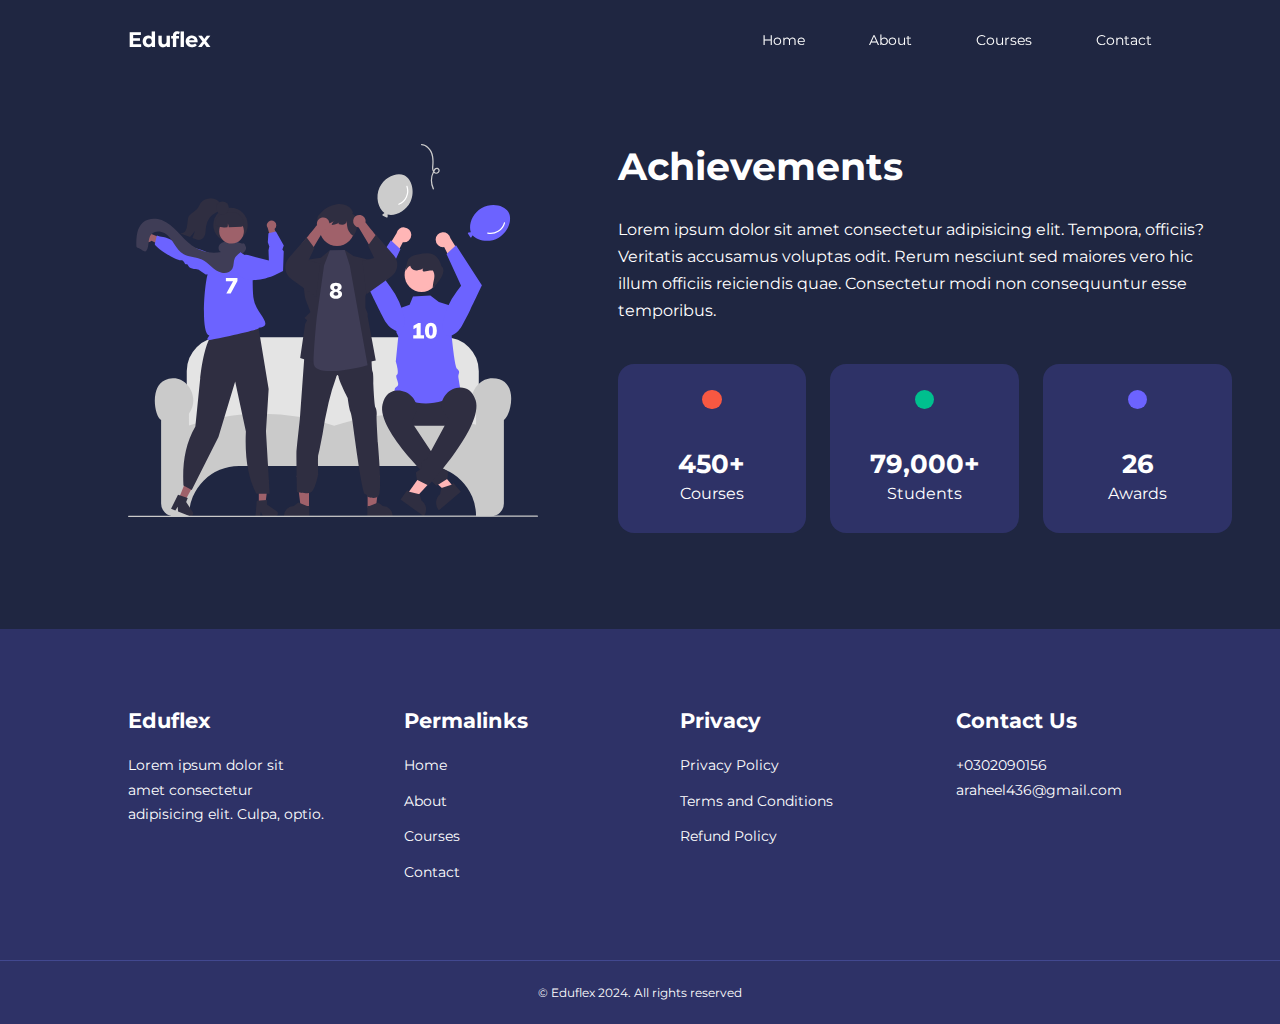
==== pages/about.html @ 98af063e "'About Page: Added Achievements'" ====
<!DOCTYPE html>
<html lang="en">
  <head>
    <meta charset="UTF-8" />
    <meta name="viewport" content="width=device-width, initial-scale=1.0" />
    <title>Education Website</title>
    <!-- css files -->
    <link rel="stylesheet" href="../css/style.css" />
    <link rel="stylesheet" href="../css/about.css" />
    <!-- fontawesome cdn -->
    <link
      rel="stylesheet"
      href="https://cdnjs.cloudflare.com/ajax/libs/font-awesome/6.6.0/css/all.min.css"
      integrity="sha512-Kc323vGBEqzTmouAECnVceyQqyqdsSiqLQISBL29aUW4U/M7pSPA/gEUZQqv1cwx4OnYxTxve5UMg5GT6L4JJg=="
      crossorigin="anonymous"
      referrerpolicy="no-referrer"
    />
    <!-- Google fonts Montserrat -->
    <link rel="preconnect" href="https://fonts.googleapis.com" />
    <link rel="preconnect" href="https://fonts.gstatic.com" crossorigin />
    <link
      href="https://fonts.googleapis.com/css2?family=Montserrat:ital,wght@0,100..900;1,100..900&display=swap"
      rel="stylesheet"
    />
    <!-- Swiper JS Cdn -->
    <link
      rel="stylesheet"
      href="https://cdn.jsdelivr.net/npm/swiper@11/swiper-bundle.min.css"
    />
  </head>
  <body>
    <!-- Navbar start -->
    <nav>
      <div class="container nav__container">
        <a href="../index.html"><h4>Eduflex</h4></a>
        <ul class="nav__menu">
          <li><a href="../index.html">Home</a></li>
          <li><a href="../pages/about.html">About</a></li>
          <li><a href="./pages/courses.html">Courses</a></li>
          <li><a href="../pages/contact.html">Contact</a></li>
        </ul>
        <button id="open-menu-btn">
          <i class="fa-solid fa-bars"></i>
        </button>
        <button id="close-menu-btn">
          <i class="fa-solid fa-xmark"></i>
        </button>
      </div>
    </nav>
    <!-- Navbar end -->

    <section class="about__achievements">
      <div class="container about__achievements-container">
        <div class="about__achievements-left">
          <img
            src="../images/about achievements.svg"
            alt=""
            draggable="false"
          />
        </div>
        <div class="about__achievements-right">
          <h1>Achievements</h1>
          <p>
            Lorem ipsum dolor sit amet consectetur adipisicing elit. Tempora,
            officiis? Veritatis accusamus voluptas odit. Rerum nesciunt sed
            maiores vero hic illum officiis reiciendis quae. Consectetur modi
            non consequuntur esse temporibus.
          </p>
          <div class="achievements__cards">
            <article class="achievement__card">
              <span class="achievement__icon">
                <i class="fa-solid fa-video"></i>
              </span>
              <h3>450+</h3>
              <p>Courses</p>
            </article>
            <article class="achievement__card">
              <span class="achievement__icon">
                <i class="fa-solid fa-user-group"></i>
              </span>
              <h3>79,000+</h3>
              <p>Students</p>
            </article>
            <article class="achievement__card">
              <span class="achievement__icon">
                <i class="fa-solid fa-trophy"></i>
              </span>
              <h3>26</h3>
              <p>Awards</p>
            </article>
          </div>
        </div>
      </div>
    </section>
    <!-- About achievements end -->

    <footer>
      <div class="container footer__container">
        <div class="footer__1">
          <a href="index.html" class="footer__logo"><h4>Eduflex</h4></a>
          <p>
            Lorem ipsum dolor sit amet consectetur adipisicing elit. Culpa,
            optio.
          </p>
        </div>
        <div class="footer__2">
          <h4>Permalinks</h4>
          <ul class="permalinks">
            <li><a href="index.html">Home</a></li>
            <li><a href="./pages/about.html">About</a></li>
            <li><a href="./pages/courses.html">Courses</a></li>
            <li><a href="./pages/contact.html">Contact</a></li>
          </ul>
        </div>
        <div class="footer__3">
          <h4>Privacy</h4>
          <ul class="privacy">
            <li><a href="#">Privacy Policy</a></li>
            <li><a href="#">Terms and Conditions</a></li>
            <li><a href="#">Refund Policy</a></li>
          </ul>
        </div>
        <div class="footer__4">
          <h4>Contact Us</h4>
          <div>
            <p>+0302090156</p>
            <p>araheel436@gmail.com</p>
          </div>
          <ul class="footer__socials">
            <li>
              <a href="#"><i class="fa-brands fa-facebook"></i></a>
            </li>
            <li>
              <a href="#"><i class="fa-brands fa-instagram"></i></a>
            </li>
            <li>
              <a href="#"><i class="fa-brands fa-twitter"></i></a>
            </li>
            <li>
              <a href="#"><i class="fa-brands fa-linkedin"></i></a>
            </li>
          </ul>
        </div>
      </div>
      <div class="footer__copyright">
        <small>&copy; Eduflex 2024. All rights reserved</small>
      </div>
    </footer>
    <!-- Footer end -->

    <!-- JS Script -->
    <script src="../scripts/script.js"></script>
  </body>
</html>
---- css/style.css ----
* {
  margin: 0;
  padding: 0;
  border: none;
  outline: none;
  text-decoration: none;
  list-style: none;
  box-sizing: border-box;
}

:root {
  --color-primary: #6c63ff;
  --color-success: #00bf8e;
  --color-warning: #f7c94b;
  --color-danger: #f75842;
  --color-danger-variant: rgba(247, 88, 66, 0.4);
  --color-white: #fff;
  --color-light: rgba(255, 255, 255, 0.7);
  --color-black: #000;
  --color-bg: #1f2641;
  --color-bg1: #2e3267;
  --color-bg2: #424890;

  --container-width-lg: 80%;
  --container-width-md: 90%;
  --container-width-sm: 94%;

  --transition: all 400ms ease;
}

body {
  font-family: "Montserrat", sans-serif;
  line-height: 1.7;
  color: var(--color-white);
  background-color: var(--color-bg);
}

.container {
  width: var(--container-width-lg);
  margin: 0 auto;
}

section {
  padding: 6rem 0;
}

section h2 {
  text-align: center;
  margin-bottom: 4rem;
}

h1,
h2,
h3,
h4,
h5 {
  line-height: 1.2;
}

h1 {
  font-size: 2.4rem;
}

h2 {
  font-size: 2rem;
}

h3 {
  font-size: 1.6rem;
}

h4 {
  font-size: 1.3rem;
}

a {
  color: var(--color-white);
}

img {
  width: 100%;
  display: block;
  object-fit: cover;
}

.btn {
  display: inline-block;
  background-color: var(--color-white);
  color: var(--color-black);
  padding: 1rem 2rem;
  border: 1px solid transparent;
  font-weight: 500;
  transition: var(--transition);
}

.btn:hover {
  background: transparent;
  color: var(--color-white);
  border-color: var(--color-white);
}

.btn-primary {
  background: var(--color-danger);
  color: var(--color-white);
}

/* Navbar*/
nav {
  background-color: transparent; /*the background will change as we scroll for that initialized as transparent*/
  width: 100vw;
  height: 5rem; /*5rem = 80px*/
  position: fixed;
  top: 0;
  z-index: 11;
}

/* Change Navbar style on scroll using JS start*/
.window-scroll {
  background-color: var(--color-primary);
  box-shadow: 0 1rem 2rem rgba(0, 0, 0, 0.2);
}
/* Change Navbar style on scroll using JS end*/

.nav__container {
  height: 100%; /*100% of the parent height which is 5rem :> defined in nav selector */
  display: flex;
  justify-content: space-between;
  align-items: center;
}

nav button {
  display: none; /*will be displayed on mobile devices*/
}

.nav__menu {
  display: flex;
  align-items: center;
  gap: 4rem;
}

.nav__menu a {
  font-size: 0.9rem;
  transition: var(--transition);
}

.nav__menu a:hover {
  color: var(--color-bg2);
}

/*Header*/
header {
  height: 70vh;
  position: relative;
  top: 5rem; /*pushing it 5rem down from the top which is under the navbar*/
  overflow: hidden; /*below 70vh any content of header tag will be hidden*/
  margin-bottom: 5rem;
}

.header__container {
  display: grid;
  grid-template-columns: 1fr 1fr; /*split into 2 equal parts*/
  align-items: center;
  gap: 5rem;
  height: 100%; /*100% of 70vh*/
}

.header__left p {
  margin: 1rem 0 2.4rem; /*top, left-right, bottom*/
}

/*Categories Section*/

.categories {
  background-color: var(--color-bg1);
  height: 32rem;
}

.categories h1 {
  line-height: 1;
  margin-bottom: 3rem;
}

.categories__container {
  display: grid;
  grid-template-columns: 40% 60%;
}
.categories__left {
  margin-right: 4rem;
}
.categories__left p {
  margin: 1rem 0 3rem;
}

.categories__right {
  display: grid;
  grid-template-columns: repeat(3, 1fr);
  gap: 1.2rem;
}

.category {
  background-color: var(--color-bg2);
  padding: 2rem;
  border-radius: 2rem;
  transition: var(--transition);
}

.category:hover {
  box-shadow: 0 3rem 3rem rgba(0, 0, 0, 0.3);
  z-index: 1;
}

.category:nth-child(2) .category__icon {
  background-color: var(--color-danger);
}
.category:nth-child(3) .category__icon {
  background-color: var(--color-success);
}

.category:nth-child(4) .category__icon {
  background-color: var(--color-warning);
}

.category:nth-child(5) .category__icon {
  background-color: var(--color-success);
}

.category__icon {
  background-color: var(--color-primary);
  padding: 0.7rem;
  border-radius: 0.9rem;
}

.category h5 {
  margin: 2rem 0rem 1rem;
}

.category p {
  font-size: 0.85rem;
}

/*Popular Courses Section*/

.courses {
  margin-top: 10rem;
}

.courses__container {
  display: grid;
  grid-template-columns: repeat(3, 1fr);
  gap: 2rem;
}

.course {
  background-color: var(--color-bg1);
  text-align: center;
  border: 1px solid transparent;
  transition: var(--transition);
}

.course:hover {
  background: transparent;
  border-color: var(--color-primary);
}

.course__info {
  padding: 2rem;
}
.course__info p {
  margin: 1.2rem 0 2rem;
  font-size: 0.9rem;
}

/*Faqs Section*/
.faqs {
  background-color: var(--color-bg1);
  box-shadow: inset 0 0 3rem rgba(0, 0, 0, 0.5);
}

.faqs__container {
  display: grid;
  grid-template-columns: 1fr 1fr;
  gap: 1rem;
}

.faq {
  padding: 2rem;
  display: flex;
  align-items: center;
  gap: 1.4rem;
  height: fit-content;
  background-color: var(--color-primary);
  cursor: pointer;
}

.faq h4 {
  font-size: 1rem;
  line-height: 2.2;
}

.faq p {
  margin-top: 0.8rem;
  display: none;
}

.faq.open p {
  /* any faq with the class open their P tag will be set to display block */
  display: block;
}

.faq__icon {
  align-self: flex-start;
  font-size: 1.2rem;
}

/*Testimonial Section*/

.testimonials__container {
  overflow-x: hidden;
  position: relative;
  margin-bottom: 5rem;
}

.testimonial {
  padding-top: 2rem;
}

.avatar {
  width: 6rem;
  height: 6rem;
  border-radius: 50%;
  overflow: hidden;
  margin: 0 auto 1rem;
  border: 1rem solid var(--color-bg1);
}

.testimonial__info {
  text-align: center;
}

.testimonial__body {
  background-color: var(--color-primary);
  padding: 2rem;
  margin-top: 3rem;
  position: relative;
}

.testimonial__body::before {
  content: "";
  display: block;
  background: var(--color-primary);
  width: 3rem;
  height: 3rem;
  position: absolute;
  left: 48%;
  top: -1.5rem;
  transform: rotate(45deg);
  z-index: -1;
}

/* Footer Section */

footer {
  background-color: var(--color-bg1);
  padding-top: 5rem;
  font-size: 0.9rem;
}

.footer__container {
  display: grid;
  grid-template-columns: repeat(4, 1fr);
  gap: 5rem;
}

.footer__container > div h4 {
  margin-bottom: 1.2rem;
}

.footer__1 p {
  margin: 0 0 2rem;
}

footer ul li {
  margin-bottom: 0.7rem;
}

footer ul li a:hover {
  text-decoration: underline;
}

.footer__socials {
  display: flex;
  gap: 1rem;
  font-size: 1.2rem;
  margin-top: 2rem;
}

.footer__copyright {
  text-align: center;
  margin-top: 4rem;
  padding: 1.2rem 0;
  border-top: 1px solid var(--color-bg2);
}

/* Responsiveness (Tablets)*/

@media screen and (max-width: 1024px) {
  .container {
    width: var(--container-width-md);
  }
  h1 {
    font-size: 2.2rem;
  }
  h2 {
    font-size: 1.7rem;
  }
  h3 {
    font-size: 1.4rem;
  }
  h4 {
    font-size: 1.2rem;
  }
  /* Navbar */
  nav button {
    display: inline-block;
    background: transparent;
    font-size: 1.8rem;
    color: var(--color-white);
    cursor: pointer;
  }

  nav button#close-menu-btn {
    display: none;
  }

  .nav__menu {
    position: fixed;
    top: 5rem;
    right: 5%;
    height: fit-content;
    width: 18rem;
    flex-direction: column;
    gap: 0;
    display: none;
  }

  .nav__menu li {
    width: 100%;
    height: 5.8rem;
  }

  .nav__menu li a {
    display: grid;
    background: var(--color-primary);
    box-shadow: -4rem 6rem 10rem rgba(0, 0, 0, 0.6);
    width: 100%;
    height: 100%;
    place-items: center;
  }
  .nav__menu li a:hover {
    background-color: var(--color-bg2);
    color: var(--color-white);
  }

  /*Header*/
  header {
    height: 52vh;
    margin-bottom: 4rem;
  }

  .header__container {
    gap: 0;
    padding-bottom: 3rem;
  }

  /*Categories Section*/
  .categories {
    height: auto;
  }

  .categories__container {
    grid-template-columns: 1fr;
    gap: 3rem;
  }

  .categories__left {
    margin-right: 0;
  }

  /*Popular Courses Section*/
  .courses {
    margin-top: 0;
  }

  .courses__container {
    grid-template-columns: 1fr 1fr;
  }

  /*Faqs Section*/
  .faqs__container {
    grid-template-columns: 1fr;
  }
  .faq {
    padding: 1.5rem;
  }

  /*footer Section*/

  .footer__container {
    grid-template-columns: 1fr 1fr;
  }
}

/*Responsiveness (Phones)*/
@media screen and (max-width: 600px) {
  .container {
    width: var(--container-width-sm);
  }

  /* Navbar */
  .nav__menu {
    right: 3%;
  }

  /* Header */
  header {
    height: 100vh;
  }
  .header__container {
    grid-template-columns: 1fr;
    text-align: center;
    margin-top: 0;
  }

  .header__left p {
    margin-bottom: 1.3rem;
  }

  /* categories */
  .categories__right {
    grid-template-columns: 1fr 1fr;
    gap: 0.7rem;
  }

  .category {
    padding: 1rem;
    border-radius: 1rem;
  }
  .category__icon {
    margin: 4px;
    display: inline-block;
  }

  /* Popular courses */
  .courses__container {
    grid-template-columns: 1fr;
  }

  /* Testimonial Section */
  .testimonial__body {
    padding: 1.2rem;
  }

  /* Footer */
  .footer__container {
    grid-template-columns: 1fr;
    text-align: center;
    gap: 2rem;
  }

  .footer__1 p {
    margin: 1rem auto;
  }

  .footer__socials {
    justify-content: center;
  }
}
---- css/about.css ----
/* About Achievements */
.about__achievements {
  margin-top: 3rem;
}

.about__achievements-container {
  display: grid;
  grid-template-columns: 40% 60%;
  gap: 5rem;
}

.about__achievements-right > p {
  margin: 1.6rem 0 2.5rem;
}

.achievements__cards {
  display: grid;
  grid-template-columns: repeat(3, 1fr);
  gap: 1.5rem;
}

.achievement__card {
  background-color: var(--color-bg1);
  padding: 1.6rem;
  border-radius: 1rem;
  text-align: center;
  transition: var(--transition);
}

.achievement__card:hover {
  background-color: var(--color-bg2);
  box-shadow: 0 3rem 3rem rgba(0, 0, 0, 0.3);
  z-index: 1;
}

.achievement__icon {
  background-color: var(--color-danger);
  padding: 0.6rem;
  border-radius: 1rem;
  display: inline-block;
  margin-bottom: 2rem;
  font-size: 2rem;
}

.achievement__card:nth-child(2) .achievement__icon {
  background-color: var(--color-success);
}

.achievement__card:nth-child(3) .achievement__icon {
  background-color: var(--color-primary);
}
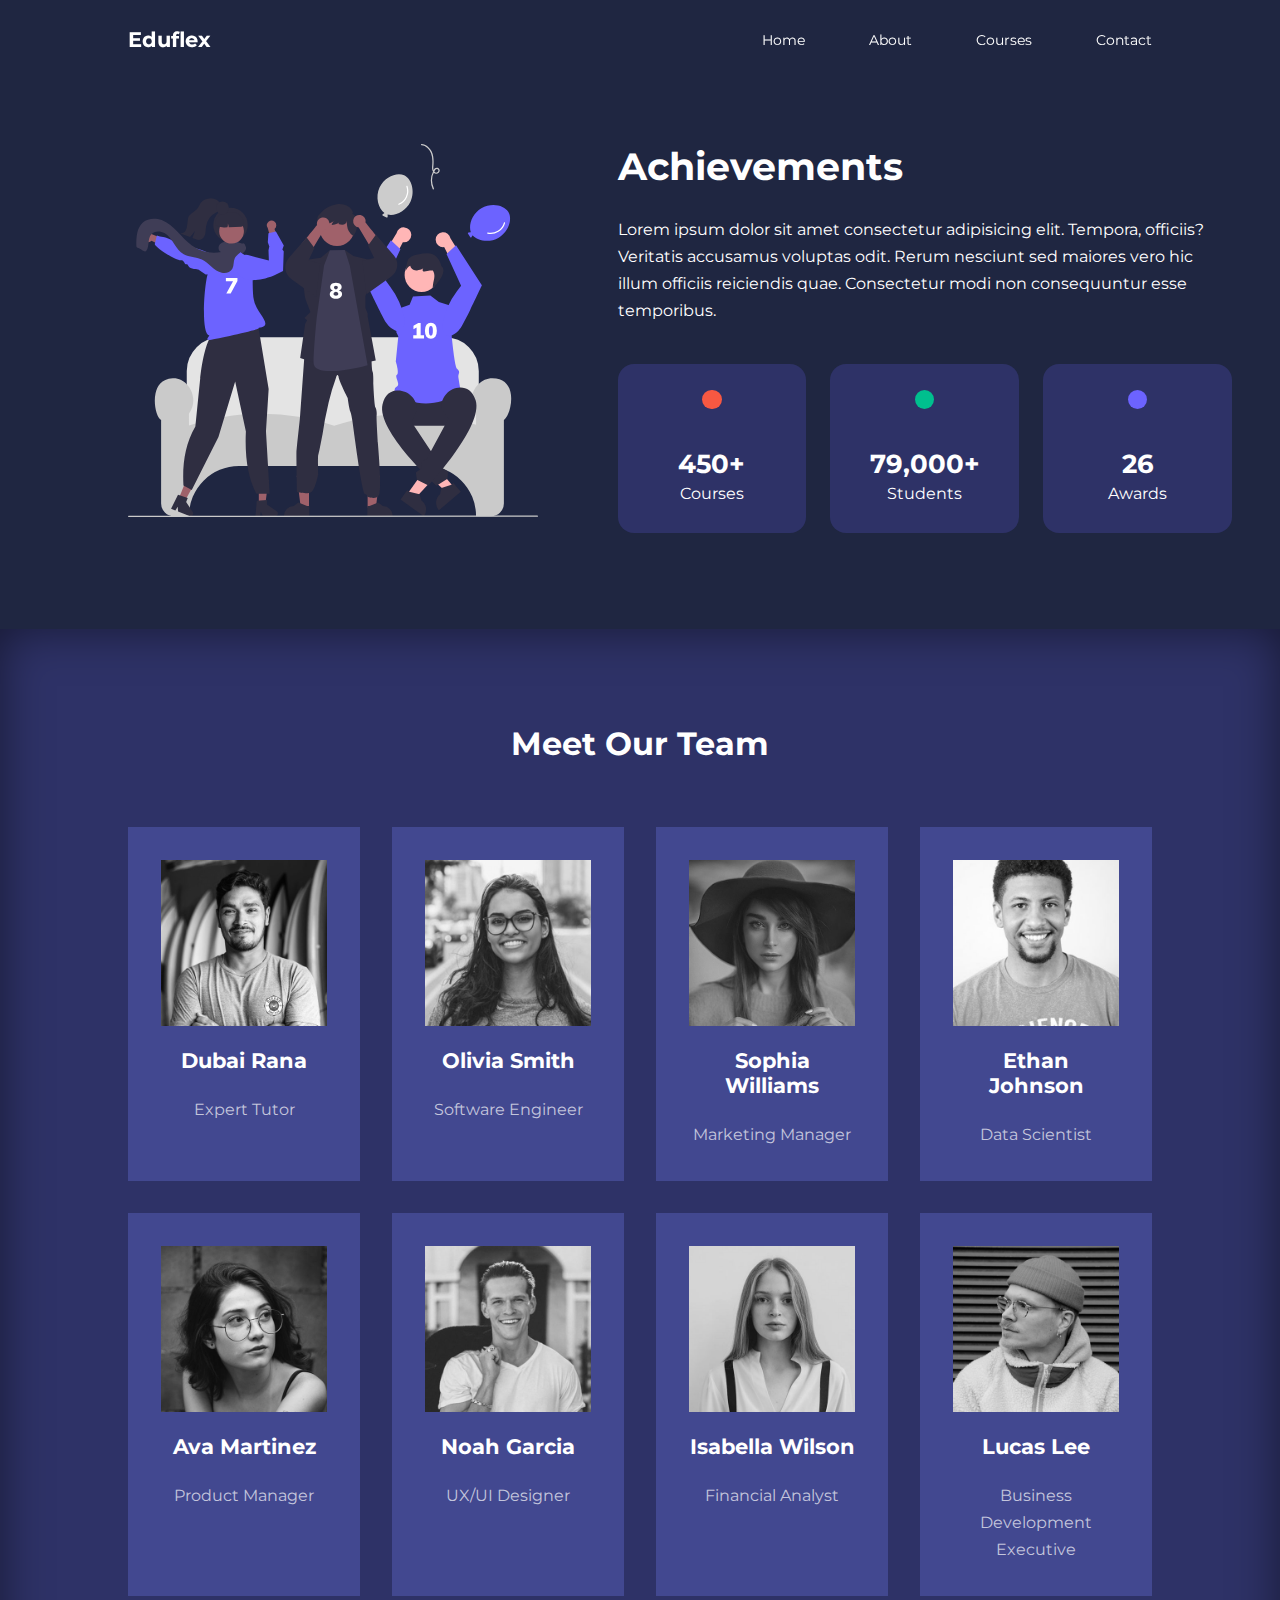
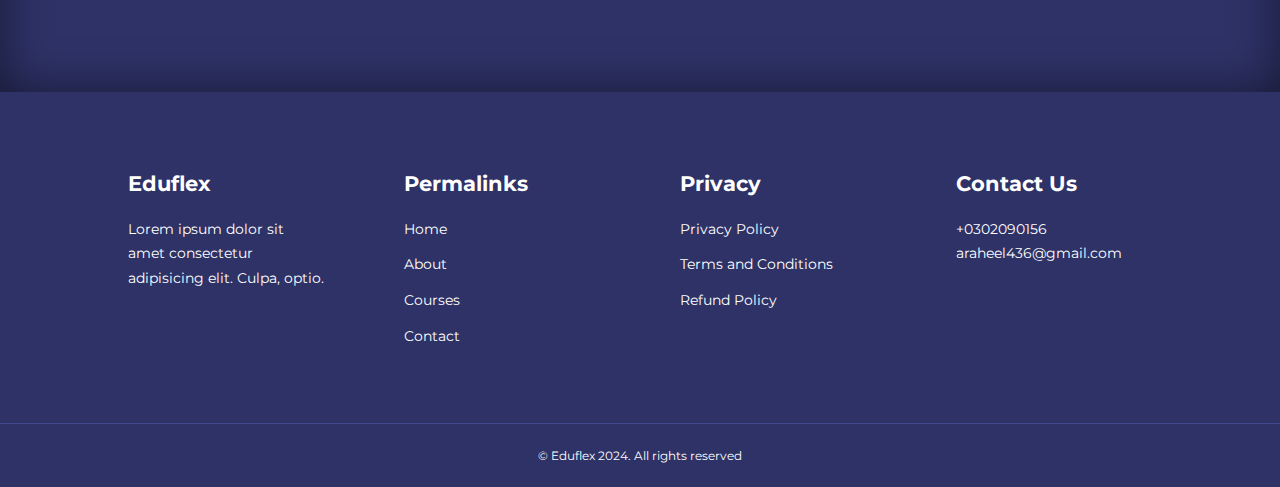
==== commit dfacac99: "'About Page: Added Team Section'" ====
--- a/pages/about.html
+++ b/pages/about.html
@@ -94,6 +94,173 @@
     </section>
     <!-- About achievements end -->
 
+    <section class="team">
+      <h2>Meet Our Team</h2>
+      <div class="container team__container">
+        <article class="team__member">
+          <div class="team__member-image">
+            <img src="../images/tm1.jpg" alt="" />
+          </div>
+          <div class="team__member-info">
+            <h4>Dubai Rana</h4>
+            <p>Expert Tutor</p>
+          </div>
+          <div class="team__member-socials">
+            <a href="https://www.instagram.com" target="_blank"
+              ><i class="fa-brands fa-instagram"></i
+            ></a>
+            <a href="https://www.x.com" target="_blank"
+              ><i class="fa-brands fa-twitter"></i
+            ></a>
+            <a href="https://www.linkedin.com" target="_blank"
+              ><i class="fa-brands fa-linkedin"></i
+            ></a>
+          </div>
+        </article>
+        <article class="team__member">
+          <div class="team__member-image">
+            <img src="../images/tm2.jpg" alt="" />
+          </div>
+          <div class="team__member-info">
+            <h4>Olivia Smith</h4>
+            <p>Software Engineer</p>
+          </div>
+          <div class="team__member-socials">
+            <a href="https://www.instagram.com" target="_blank"
+              ><i class="fa-brands fa-instagram"></i
+            ></a>
+            <a href="https://www.x.com" target="_blank"
+              ><i class="fa-brands fa-twitter"></i
+            ></a>
+            <a href="https://www.linkedin.com" target="_blank"
+              ><i class="fa-brands fa-linkedin"></i
+            ></a>
+          </div>
+        </article>
+        <article class="team__member">
+          <div class="team__member-image">
+            <img src="../images/tm3.jpg" alt="" />
+          </div>
+          <div class="team__member-info">
+            <h4>Sophia Williams</h4>
+            <p>Marketing Manager</p>
+          </div>
+          <div class="team__member-socials">
+            <a href="https://www.instagram.com" target="_blank"
+              ><i class="fa-brands fa-instagram"></i
+            ></a>
+            <a href="https://www.x.com" target="_blank"
+              ><i class="fa-brands fa-twitter"></i
+            ></a>
+            <a href="https://www.linkedin.com" target="_blank"
+              ><i class="fa-brands fa-linkedin"></i
+            ></a>
+          </div>
+        </article>
+        <article class="team__member">
+          <div class="team__member-image">
+            <img src="../images/tm4.jpg" alt="" />
+          </div>
+          <div class="team__member-info">
+            <h4>Ethan Johnson</h4>
+            <p>Data Scientist</p>
+          </div>
+          <div class="team__member-socials">
+            <a href="https://www.instagram.com" target="_blank"
+              ><i class="fa-brands fa-instagram"></i
+            ></a>
+            <a href="https://www.x.com" target="_blank"
+              ><i class="fa-brands fa-twitter"></i
+            ></a>
+            <a href="https://www.linkedin.com" target="_blank"
+              ><i class="fa-brands fa-linkedin"></i
+            ></a>
+          </div>
+        </article>
+        <article class="team__member">
+          <div class="team__member-image">
+            <img src="../images/tm5.jpg" alt="" />
+          </div>
+          <div class="team__member-info">
+            <h4>Ava Martinez</h4>
+            <p>Product Manager</p>
+          </div>
+          <div class="team__member-socials">
+            <a href="https://www.instagram.com" target="_blank"
+              ><i class="fa-brands fa-instagram"></i
+            ></a>
+            <a href="https://www.x.com" target="_blank"
+              ><i class="fa-brands fa-twitter"></i
+            ></a>
+            <a href="https://www.linkedin.com" target="_blank"
+              ><i class="fa-brands fa-linkedin"></i
+            ></a>
+          </div>
+        </article>
+        <article class="team__member">
+          <div class="team__member-image">
+            <img src="../images/tm6.jpg" alt="" />
+          </div>
+          <div class="team__member-info">
+            <h4>Noah Garcia</h4>
+            <p>UX/UI Designer</p>
+          </div>
+          <div class="team__member-socials">
+            <a href="https://www.instagram.com" target="_blank"
+              ><i class="fa-brands fa-instagram"></i
+            ></a>
+            <a href="https://www.x.com" target="_blank"
+              ><i class="fa-brands fa-twitter"></i
+            ></a>
+            <a href="https://www.linkedin.com" target="_blank"
+              ><i class="fa-brands fa-linkedin"></i
+            ></a>
+          </div>
+        </article>
+        <article class="team__member">
+          <div class="team__member-image">
+            <img src="../images/tm7.jpg" alt="" />
+          </div>
+          <div class="team__member-info">
+            <h4>Isabella Wilson</h4>
+            <p>Financial Analyst</p>
+          </div>
+          <div class="team__member-socials">
+            <a href="https://www.instagram.com" target="_blank"
+              ><i class="fa-brands fa-instagram"></i
+            ></a>
+            <a href="https://www.x.com" target="_blank"
+              ><i class="fa-brands fa-twitter"></i
+            ></a>
+            <a href="https://www.linkedin.com" target="_blank"
+              ><i class="fa-brands fa-linkedin"></i
+            ></a>
+          </div>
+        </article>
+        <article class="team__member">
+          <div class="team__member-image">
+            <img src="../images/tm8.jpg" alt="" />
+          </div>
+          <div class="team__member-info">
+            <h4>Lucas Lee</h4>
+            <p>Business Development Executive</p>
+          </div>
+          <div class="team__member-socials">
+            <a href="https://www.instagram.com" target="_blank"
+              ><i class="fa-brands fa-instagram"></i
+            ></a>
+            <a href="https://www.x.com" target="_blank"
+              ><i class="fa-brands fa-twitter"></i
+            ></a>
+            <a href="https://www.linkedin.com" target="_blank"
+              ><i class="fa-brands fa-linkedin"></i
+            ></a>
+          </div>
+        </article>
+      </div>
+    </section>
+    <!-- Team section end -->
+
     <footer>
       <div class="container footer__container">
         <div class="footer__1">
--- a/css/about.css
+++ b/css/about.css
@@ -49,3 +49,68 @@
 .achievement__card:nth-child(3) .achievement__icon {
   background-color: var(--color-primary);
 }
+
+/* Team Section */
+
+.team {
+  background-color: var(--color-bg1);
+  box-shadow: inset 0 0 3rem rgba(0, 0, 0, 0.5);
+}
+
+.team__container {
+  display: grid;
+  grid-template-columns: repeat(4, 1fr);
+  gap: 2rem;
+}
+
+.team__member {
+  position: relative;
+  background-color: var(--color-bg2);
+  padding: 2rem;
+  border: 1px solid transparent;
+  transition: var(--transition);
+  overflow: hidden; /*so the social icons are hidden before hover*/
+}
+
+.team__member:hover {
+  background-color: transparent;
+  border-color: var(--color-primary);
+}
+
+.team__member-image img {
+  filter: saturate(0);
+}
+
+.team__member:hover img {
+  filter: saturate(1);
+}
+
+.team__member-info * {
+  text-align: center;
+  margin-top: 1.4rem;
+}
+
+.team__member-info p {
+  color: var(--color-light);
+}
+
+.team__member-socials {
+  position: absolute;
+  top: 50%;
+  right: -100%; /*make it go off the screen*/
+  transform: translateY(-50%);
+  display: flex;
+  flex-direction: column;
+  background-color: var(--color-primary);
+  border-radius: 1rem 0 0 1rem;
+  box-shadow: -2rem 0 2rem rgba(0, 0, 0, 0.3);
+  transition: var(--transition);
+}
+
+.team__member:hover .team__member-socials {
+  right: 0;
+}
+
+.team__member-socials a {
+  padding: 1rem;
+}
